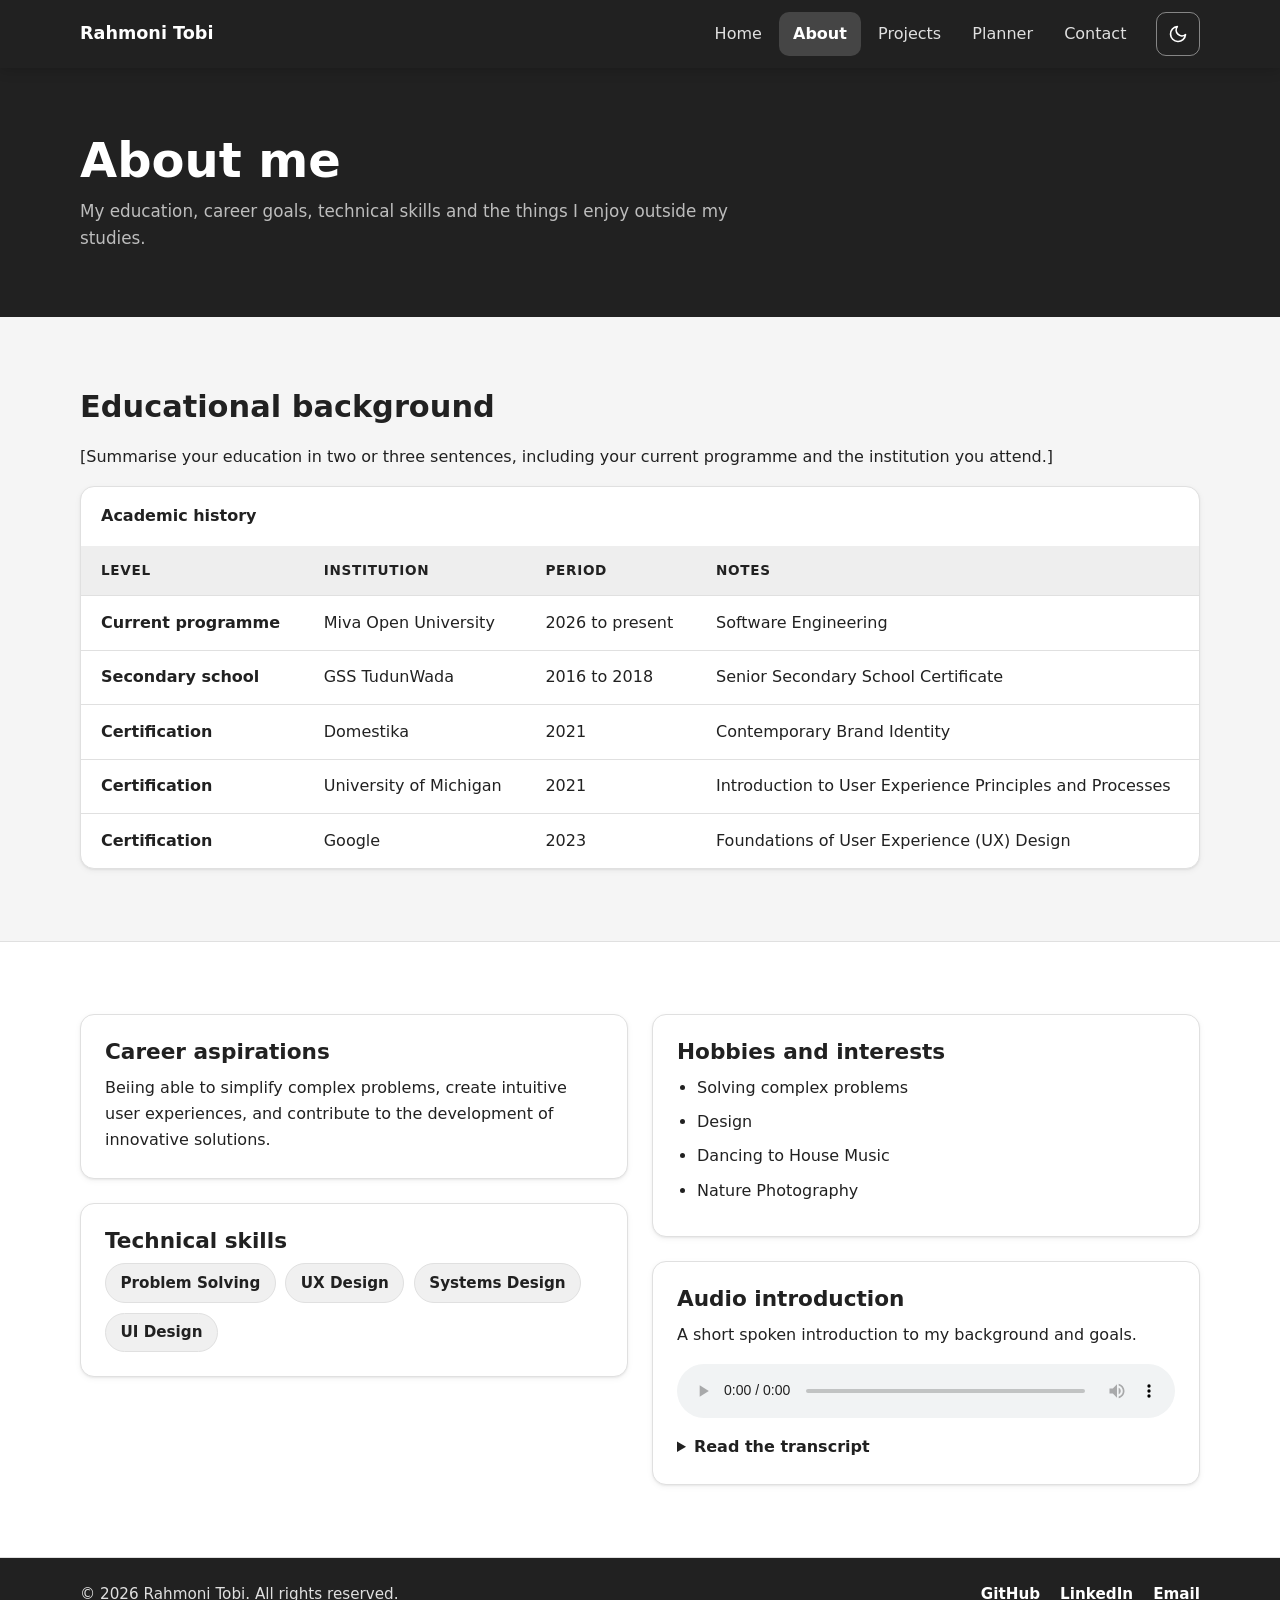
==== about.html @ 0730319a "Add initial project files including HTML structure, JavaScript functionality, and SVG assets for aca" ====
<!doctype html>
<html lang="en">
<head>
  <meta charset="utf-8">
  <meta name="viewport" content="width=device-width, initial-scale=1">
  <title>About | Rahmoni Tobi</title>
  <meta name="description" content="About Rahmoni Tobi: educational background, career aspirations, technical skills, hobbies and an audio introduction.">
  <link rel="icon" href="images/favicon.svg" type="image/svg+xml">
  <link rel="stylesheet" href="css/style.css">
  <script>document.documentElement.classList.add('js');try{var t=localStorage.getItem('theme');if(t!=='light'&&t!=='dark'){t=matchMedia('(prefers-color-scheme: dark)').matches?'dark':'light';}document.documentElement.setAttribute('data-theme',t);}catch(e){}</script>
</head>
<body>
  <a class="skip-link" href="#main">Skip to content</a>

  <header class="site-header">
    <div class="container header-inner">
      <a class="brand" href="index.html">Rahmoni Tobi</a>
      <button class="nav-toggle" type="button" aria-expanded="false" aria-controls="site-nav">
        <span class="nav-toggle-icon" aria-hidden="true"></span>
        <span class="nav-toggle-label">Menu</span>
      </button>
      <nav class="site-nav" id="site-nav" aria-label="Main navigation">
        <ul>
          <li><a href="index.html">Home</a></li>
          <li><a href="about.html" aria-current="page">About</a></li>
          <li><a href="projects.html">Projects</a></li>
          <li><a href="planner.html">Planner</a></li>
          <li><a href="contact.html">Contact</a></li>
        </ul>
      </nav>
      <button class="theme-toggle" type="button" aria-label="Switch to dark mode" data-theme-toggle>
        <svg class="icon-moon" viewBox="0 0 24 24" fill="none" stroke="currentColor" stroke-width="2" stroke-linecap="round" stroke-linejoin="round" aria-hidden="true"><path d="M21 12.8A9 9 0 1 1 11.2 3a7 7 0 0 0 9.8 9.8z"/></svg>
        <svg class="icon-sun" viewBox="0 0 24 24" fill="none" stroke="currentColor" stroke-width="2" stroke-linecap="round" stroke-linejoin="round" aria-hidden="true"><circle cx="12" cy="12" r="4"/><path d="M12 2v2M12 20v2M4.9 4.9l1.4 1.4M17.7 17.7l1.4 1.4M2 12h2M20 12h2M4.9 19.1l1.4-1.4M17.7 6.3l1.4-1.4"/></svg>
      </button>
    </div>
  </header>

  <main id="main">
    <section class="page-hero">
      <div class="container">
        <h1>About me</h1>
        <p>My education, career goals, technical skills and the things I enjoy outside my studies.</p>
      </div>
    </section>

    <section class="section" aria-labelledby="education-title">
      <div class="container reveal">
        <h2 id="education-title">Educational background</h2>
        <p>[Summarise your education in two or three sentences, including your current programme and the institution you attend.]</p>

        <div class="table-wrap">
          <table class="data-table">
            <caption>Academic history</caption>
            <thead>
              <tr>
                <th scope="col">Level</th>
                <th scope="col">Institution</th>
                <th scope="col">Period</th>
                <th scope="col">Notes</th>
              </tr>
            </thead>
            <tbody>
              <tr>
                <th scope="row">Current programme</th>
                <td>Miva Open University</td>
                <td>2026 to present</td>
                <td>Software Engineering</td>
              </tr>
              <tr>
                <th scope="row">Secondary school</th>
                <td>GSS TudunWada</td>
                <td>2016 to 2018</td>
                <td>Senior Secondary School Certificate</td>
              </tr>
              <tr>
                <th scope="row">Certification</th>
                <td>Domestika</td>
                <td>2021</td>
                <td>Contemporary Brand Identity</td>
              </tr>
               <tr>
                <th scope="row">Certification</th>
                <td>University of Michigan</td>
                <td>2021</td>
                <td>Introduction to User Experience Principles and Processes</td>
              </tr>
              <tr>
                <th scope="row">Certification</th>
                <td>Google</td>
                <td>2023</td>
                <td>Foundations of User Experience (UX) Design</td>
              </tr>
            </tbody>
          </table>
        </div>
      </div>
    </section>

    <section class="section section-alt" aria-labelledby="profile-title">
      <div class="container">
        <h2 id="profile-title" class="visually-hidden">Career, skills and interests</h2>
        <div class="split reveal">
          <div class="stack">
            <article class="card">
              <h2>Career aspirations</h2>
              <p>Beiing able to simplify complex problems, create intuitive user experiences, and contribute to the development of innovative solutions.</p>
            </article>

            <article class="card">
              <h2>Technical skills</h2>
              <ul class="chip-list" aria-label="Technical skills">

                <li class="chip">Problem Solving</li>
                <li class="chip">UX Design</li>
                <li class="chip">Systems Design</li>
                <li class="chip">UI Design</li>
              </ul>
            </article>
          </div>

          <div class="stack">
            <article class="card">
              <h2>Hobbies and interests</h2>
              <ul class="check-list">
                <li>Solving complex problems</li>
                <li>Design</li>
                <li>Dancing to House Music</li>
                <li>Nature Photography</li>                
              </ul>
            </article>

            <article class="card audio-card">
              <h2>Audio introduction</h2>
              <p>A short spoken introduction to my background and goals.</p>
              <audio controls preload="metadata">
                <source src="media/intro.m4a" type="audio/mp4">
                Your browser does not support the audio element.
                <a href="media/intro.m4a">Download the audio clip</a>.
              </audio>
              <details>
                <summary>Read the transcript</summary>
                <p>My name is Rahmoni Tobi.\n
                    I'm studying software engineering, at Miva Open University. I love to design. I love design. 
                    been a designer for like 10 years now. And um, I transition into say 2020, um, just before the corona. 
                    Oh, during the corona, and um, uh, for the future, I'm looking towards going into robotics. I love robotics.
                    Yeah, and also, I mean, robotics is part of warfare. Hopefully there will be no need for that, but I'd love to create tools for peace. Yeah, so that's mostly, yeah, that's sort of like summer.
                  </p>
              </details>
            </article>
          </div>
        </div>
      </div>
    </section>
  </main>

  <footer class="site-footer">
    <div class="container footer-inner">
      <p>&copy; <span data-year>2026</span> Rahmoni Tobi. All rights reserved.</p>
      <ul class="footer-links">
     <li><a href="https://github.com/Hugonybi">GitHub</a></li>
        <li><a href="https://www.linkedin.com/in/ramonytobi">LinkedIn</a></li>
        <li><a href="mailto:rahmonitobi@gmail.com">Email</a></li>
      </ul>
    </div>
  </footer>

  <script src="js/main.js"></script>
</body>
</html>
---- css/style.css ----
/* ==========================================================================
   Student portfolio: one external stylesheet shared by every page
   Sections: 1 tokens, 2 base, 3 header and nav, 4 hero, 5 buttons,
   6 cards and layout, 7 tables and lists, 8 projects, 9 planner,
   10 forms and contact, 11 footer, 12 motion
   ========================================================================== */

/* ---------- 1. Design tokens (the colour scheme) ---------- */
:root {
  --color-chrome: #212121;        /* header, footer, page banner (87% black) */
  --color-chrome-deep: #141414;
  --color-ink: #212121;           /* headings, links, primary buttons */
  --color-ink-strong: #000000;
  --color-on-ink: #ffffff;        /* text sitting on --color-ink */
  --color-bg: #f5f5f5;
  --color-surface: #ffffff;
  --color-subtle: #eeeeee;
  --color-hover: #fafafa;
  --color-soft: #f0f0f0;
  --color-soft-strong: #e0e0e0;
  --color-text: #212121;
  --color-text-soft: #474747;
  --color-muted: #5e5e5e;
  --color-border: #e0e0e0;
  --color-border-strong: #bdbdbd;
  --color-input-border: #8a8a8a;
  --color-danger: #b91c1c;
  --color-danger-border: #e4b4b4;
  --color-success-bg: #e8f6ec;
  --color-success-border: #a7d7b4;
  --color-success-text: #14532d;
  --shadow-sm: 0 1px 2px rgba(0, 0, 0, 0.06), 0 2px 6px rgba(0, 0, 0, 0.05);
  --shadow-md: 0 12px 28px rgba(0, 0, 0, 0.14);
  color-scheme: light;

  --radius: 14px;
  --radius-sm: 10px;
  --container: 1120px;
  --transition: 200ms ease;
  --font-body: system-ui, -apple-system, "Segoe UI", Roboto, "Helvetica Neue", Arial, sans-serif;
}

/* Dark theme: follows the system setting unless the visitor picks one with the toggle */
@media (prefers-color-scheme: dark) {
  :root:not([data-theme="light"]) {
    --color-chrome: #1c1c1c;
    --color-chrome-deep: #0d0d0d;
    --color-ink: #ededed;
    --color-ink-strong: #ffffff;
    --color-on-ink: #121212;
    --color-bg: #121212;
    --color-surface: #1e1e1e;
    --color-subtle: #262626;
    --color-hover: #242424;
    --color-soft: #2a2a2a;
    --color-soft-strong: #363636;
    --color-text: #e0e0e0;
    --color-text-soft: #bdbdbd;
    --color-muted: #a3a3a3;
    --color-border: #333333;
    --color-border-strong: #4d4d4d;
    --color-input-border: #6b6b6b;
    --color-danger: #f87171;
    --color-danger-border: #7f1d1d;
    --color-success-bg: #10291a;
    --color-success-border: #1f5a33;
    --color-success-text: #86efac;
    --shadow-sm: 0 1px 2px rgba(0, 0, 0, 0.4), 0 2px 6px rgba(0, 0, 0, 0.3);
    --shadow-md: 0 12px 28px rgba(0, 0, 0, 0.55);
    color-scheme: dark;
  }
}

:root[data-theme="dark"] {
  --color-chrome: #1c1c1c;
  --color-chrome-deep: #0d0d0d;
  --color-ink: #ededed;
  --color-ink-strong: #ffffff;
  --color-on-ink: #121212;
  --color-bg: #121212;
  --color-surface: #1e1e1e;
  --color-subtle: #262626;
  --color-hover: #242424;
  --color-soft: #2a2a2a;
  --color-soft-strong: #363636;
  --color-text: #e0e0e0;
  --color-text-soft: #bdbdbd;
  --color-muted: #a3a3a3;
  --color-border: #333333;
  --color-border-strong: #4d4d4d;
  --color-input-border: #6b6b6b;
  --color-danger: #f87171;
  --color-danger-border: #7f1d1d;
  --color-success-bg: #10291a;
  --color-success-border: #1f5a33;
  --color-success-text: #86efac;
  --shadow-sm: 0 1px 2px rgba(0, 0, 0, 0.4), 0 2px 6px rgba(0, 0, 0, 0.3);
  --shadow-md: 0 12px 28px rgba(0, 0, 0, 0.55);
  color-scheme: dark;
}

/* ---------- 2. Base ---------- */
*,
*::before,
*::after {
  box-sizing: border-box;
}

html {
  -webkit-text-size-adjust: 100%;
  scroll-behavior: smooth;
}

body {
  display: flex;
  flex-direction: column;
  min-height: 100vh;
  margin: 0;
  font-family: var(--font-body);
  font-size: 1rem;
  line-height: 1.65;
  color: var(--color-text);
  background: var(--color-bg);
}

main {
  flex: 1;
}

img,
svg,
audio,
video {
  display: block;
  max-width: 100%;
}

img {
  height: auto;
}

a {
  color: var(--color-ink);
  text-underline-offset: 3px;
}

a:hover {
  color: var(--color-ink-strong);
}

h1,
h2,
h3 {
  margin: 0 0 0.6em;
  line-height: 1.2;
  color: var(--color-ink);
}

h1 {
  font-size: clamp(2rem, 4.5vw, 3rem);
}

h2 {
  font-size: clamp(1.4rem, 3vw, 1.9rem);
}

h3 {
  font-size: 1.2rem;
}

p {
  margin: 0 0 1rem;
}

:focus-visible {
  outline: 3px solid var(--color-ink);
  outline-offset: 3px;
  border-radius: 4px;
}

[hidden] {
  display: none !important;
}

.visually-hidden {
  position: absolute !important;
  width: 1px;
  height: 1px;
  margin: -1px;
  padding: 0;
  overflow: hidden;
  clip: rect(0 0 0 0);
  white-space: nowrap;
  border: 0;
}

.container {
  width: min(100% - 2rem, var(--container));
  margin-inline: auto;
}

.skip-link {
  position: absolute;
  top: -100px;
  left: 1rem;
  z-index: 100;
  padding: 0.6rem 1rem;
  border-radius: var(--radius-sm);
  background: var(--color-ink);
  color: var(--color-on-ink);
  font-weight: 600;
  text-decoration: none;
  transition: top var(--transition);
}

.skip-link:focus {
  top: 1rem;
}

/* ---------- 3. Header and navigation ---------- */
.site-header {
  position: sticky;
  top: 0;
  z-index: 50;
  color: #fff;
  background: var(--color-chrome);
  box-shadow: 0 2px 12px rgba(0, 0, 0, 0.18);
}

.site-header :focus-visible {
  outline-color: #ffffff;
}

.header-inner {
  display: flex;
  align-items: center;
  justify-content: space-between;
  gap: 1rem;
  min-height: 4.25rem;
}

.brand {
  margin-right: auto;
  font-size: 1.1rem;
  font-weight: 700;
  color: #fff;
  text-decoration: none;
}

.brand:hover {
  color: #e0e0e0;
}

.site-nav ul {
  display: flex;
  flex-wrap: wrap;
  align-items: center;
  gap: 0.25rem;
  margin: 0;
  padding: 0;
  list-style: none;
}

.site-nav a {
  display: inline-flex;
  align-items: center;
  min-height: 44px;
  padding: 0.5rem 0.85rem;
  border-radius: var(--radius-sm);
  font-weight: 500;
  color: #e0e0e0;
  text-decoration: none;
  transition: background var(--transition), color var(--transition);
}

.site-nav a:hover {
  color: #fff;
  background: rgba(255, 255, 255, 0.1);
}

.site-nav a[aria-current="page"] {
  color: #fff;
  font-weight: 700;
  background: rgba(255, 255, 255, 0.16);
}

.nav-toggle {
  display: none;
  align-items: center;
  gap: 0.6rem;
  min-height: 44px;
  padding: 0.5rem 0.9rem;
  border: 1px solid rgba(255, 255, 255, 0.45);
  border-radius: var(--radius-sm);
  background: transparent;
  color: #fff;
  font: inherit;
  font-weight: 600;
  cursor: pointer;
}

.nav-toggle-icon {
  position: relative;
  display: block;
  width: 18px;
  height: 2px;
  border-radius: 2px;
  background: currentColor;
  transition: background var(--transition);
}

.nav-toggle-icon::before,
.nav-toggle-icon::after {
  content: "";
  position: absolute;
  left: 0;
  width: 100%;
  height: 2px;
  border-radius: 2px;
  background: currentColor;
  transition: transform var(--transition), top var(--transition);
}

.nav-toggle-icon::before {
  top: -6px;
}

.nav-toggle-icon::after {
  top: 6px;
}

.nav-toggle[aria-expanded="true"] .nav-toggle-icon {
  background: transparent;
}

.nav-toggle[aria-expanded="true"] .nav-toggle-icon::before {
  top: 0;
  transform: rotate(45deg);
}

.nav-toggle[aria-expanded="true"] .nav-toggle-icon::after {
  top: 0;
  transform: rotate(-45deg);
}

.theme-toggle {
  display: none;
  align-items: center;
  justify-content: center;
  flex-shrink: 0;
  width: 44px;
  height: 44px;
  padding: 0;
  border: 1px solid rgba(255, 255, 255, 0.45);
  border-radius: var(--radius-sm);
  background: transparent;
  color: #fff;
  cursor: pointer;
  transition: background var(--transition);
}

.js .theme-toggle {
  display: inline-flex;
}

/* Without JavaScript the toggle can't work, so its list item is hidden too */
.theme-toggle-item {
  display: none;
  margin-left: 0.5rem;
}

.js .theme-toggle-item {
  display: block;
}

.theme-toggle:hover {
  background: rgba(255, 255, 255, 0.1);
}

.theme-toggle svg {
  width: 20px;
  height: 20px;
}

.theme-toggle .icon-sun {
  display: none;
}

:root[data-theme="dark"] .theme-toggle .icon-sun {
  display: block;
}

:root[data-theme="dark"] .theme-toggle .icon-moon {
  display: none;
}

/* Smooth colour change when switching themes */
body,
.site-header,
.site-footer {
  transition: background-color var(--transition), color var(--transition), border-color var(--transition);
}

/* Small screens: without JavaScript the links wrap under the brand;
   with JavaScript they collapse behind the Menu button. */
@media (max-width: 639.98px) {
  .header-inner {
    flex-wrap: wrap;
    padding-block: 0.5rem;
  }

  .site-nav {
    flex-basis: 100%;
    width: 100%;
  }

  .site-nav ul {
    justify-content: center;
    padding-bottom: 0.5rem;
  }

  .js .header-inner {
    flex-wrap: nowrap;
    padding-block: 0;
  }

  .js .nav-toggle {
    display: inline-flex;
  }

  .js .site-nav {
    position: absolute;
    top: 100%;
    left: 0;
    right: 0;
    display: none;
    width: auto;
    flex-basis: auto;
    background: var(--color-chrome-deep);
    box-shadow: var(--shadow-md);
  }

  .js .site-nav.is-open {
    display: block;
  }

  .js .site-nav ul {
    flex-direction: column;
    flex-wrap: nowrap;
    gap: 0.25rem;
    padding: 0.75rem 1rem 1rem;
  }

  .js .site-nav a {
    width: 100%;
  }

  .js .site-nav ul {
    align-items: stretch;
  }

  .theme-toggle-item {
    margin: 0.25rem 0 0;
  }
}

/* ---------- 4. Hero and page headers ---------- */
.hero {
  position: relative;
  overflow: hidden;
  padding: clamp(3rem, 8vw, 5.5rem) 0;
  color: var(--color-text);
  background: var(--color-bg);
}

.hero h1 {
  /* margin-bottom: 0.4em; */
  color: var(--color-ink-strong);
}

.hero-grid {
  display: grid;
  gap: 2.5rem;
  align-items: center;
}

@media (min-width: 960px) {
  .hero-grid {
    grid-template-columns: 1.2fr 1fr;
  }
}

.eyebrow {
  margin: 0 0 0.6rem;
  font-size: 0.8rem;
  font-weight: 700;
  letter-spacing: 0.14em;
  text-transform: uppercase;
  color: var(--color-muted);
  display: flex;
  flex-direction: column;
  column-gap: 1.25rem;
}

.hero-title-wrapper {
  display: flex;
  flex-direction: column;
  column-gap: 7.5rem;
  margin-bottom: 2.5rem;
}

.hero-title {
  margin: 0;
  font-size: clamp(3rem, 6vw, 3.5rem);
  line-height: 1.1;
  color: var(--color-ink-strong);
  margin-bottom: 4px;
  font-weight: 400;
}

.hero-role {
  margin-bottom: 1rem;
  font-size: clamp(0.75rem, 3vw, 1rem);
  color: var(--color-text-soft);
  opacity: 0.5;
}

.hero-text {
  max-width: 58ch;
  color: var(--color-text-soft);
}

.hero-actions {
  display: flex;
  flex-wrap: wrap;
  gap: 0.75rem;
  margin-top: 1.5rem;
}

.profile-photo {
  width: min(18rem, 72vw);
  margin: 0 auto;
  padding: 0.5rem;
  border-radius: 50%;
  background: var(--color-surface);
  box-shadow: var(--shadow-md);
  animation: float 6s ease-in-out infinite;
}

.profile-photo img {
  width: 100%;
  aspect-ratio: 1 / 1;
  border-radius: 50%;
  object-fit: cover;
}

.page-hero {
  padding: clamp(2.5rem, 6vw, 4rem) 0;
  color: #fff;
  background: var(--color-chrome);
}

.page-hero h1 {
  margin-bottom: 0.5rem;
  color: #fff;
}

.page-hero p {
  max-width: 62ch;
  margin: 0;
  font-size: 1.05rem;
  color: #bdbdbd;
}

/* ---------- 5. Buttons ---------- */
.btn {
  display: inline-flex;
  align-items: center;
  justify-content: center;
  gap: 0.5rem;
  min-height: 44px;
  padding: 0.65rem 1.25rem;
  border: 2px solid transparent;
  border-radius: var(--radius-sm);
  font: inherit;
  font-weight: 600;
  line-height: 1.2;
  text-decoration: none;
  cursor: pointer;
  transition: transform var(--transition), background var(--transition), color var(--transition), border-color var(--transition), box-shadow var(--transition);
}

.btn:hover {
  transform: translateY(-2px);
}

.btn:active {
  transform: translateY(0);
}

.btn:disabled {
  opacity: 0.5;
  cursor: not-allowed;
  transform: none;
}

.btn-primary {
  background: var(--color-ink);
  color: var(--color-on-ink);
}

.btn-primary:hover {
  background: var(--color-ink-strong);
  color: var(--color-on-ink);
}

.btn-outline {
  background: transparent;
  border-color: var(--color-ink);
  color: var(--color-ink);
}

.btn-outline:hover {
  background: var(--color-ink);
  color: var(--color-on-ink);
}

.btn-secondary {
  background: var(--color-surface);
  border-color: var(--color-ink);
  color: var(--color-ink);
}

.btn-secondary:hover {
  background: var(--color-ink);
  color: var(--color-on-ink);
}

/* ---------- 6. Sections, cards and layout ---------- */
.section {
  padding: clamp(2.5rem, 6vw, 4.5rem) 0;
}

.section-alt {
  background: var(--color-surface);
  border-block: 1px solid var(--color-border);
}

.section-intro {
  max-width: 62ch;
  margin-bottom: 2rem;
  color: var(--color-muted);
}

.bio-text {
  max-width: 65ch;
  font-size: 1.1rem;
}

.card {
  padding: 1.5rem;
  border: 1px solid var(--color-border);
  border-radius: var(--radius);
  background: var(--color-surface);
  box-shadow: var(--shadow-sm);
  transition: transform var(--transition), box-shadow var(--transition);
}

.card:hover {
  transform: translateY(-4px);
  box-shadow: var(--shadow-md);
}

.card h2 {
  font-size: 1.35rem;
  margin-bottom: 0.6rem;
}

.card h3 {
  margin-bottom: 0.5rem;
}

.card p:last-child {
  margin-bottom: 0;
}

.card-grid {
  display: grid;
  gap: 1.25rem;
  grid-template-columns: repeat(auto-fit, minmax(min(100%, 260px), 1fr));
}

.split {
  display: grid;
  gap: 1.5rem;
}

.stack {
  display: grid;
  gap: 1.5rem;
  align-content: start;
}

@media (min-width: 960px) {
  .split {
    grid-template-columns: 1fr 1fr;
    align-items: start;
  }
}

.text-link {
  display: inline-block;
  font-weight: 700;
  text-decoration: none;
  background-image: linear-gradient(currentColor, currentColor);
  background-position: 0 100%;
  background-repeat: no-repeat;
  background-size: 0 2px;
  transition: background-size 300ms ease;
}

.text-link:hover {
  background-size: 100% 2px;
}

/* ---------- 7. Tables, lists and tags ---------- */
.table-wrap {
  overflow-x: auto;
  border: 1px solid var(--color-border);
  border-radius: var(--radius);
  background: var(--color-surface);
  box-shadow: var(--shadow-sm);
}

.data-table {
  width: 100%;
  min-width: 34rem;
  border-collapse: collapse;
}

.data-table caption {
  padding: 1rem 1.25rem;
  text-align: left;
  font-weight: 700;
  color: var(--color-ink);
}

.data-table th,
.data-table td {
  padding: 0.85rem 1.25rem;
  text-align: left;
  vertical-align: top;
  border-top: 1px solid var(--color-border);
}

.data-table thead th {
  border-top: 0;
  background: var(--color-subtle);
  font-size: 0.85rem;
  letter-spacing: 0.05em;
  text-transform: uppercase;
  color: var(--color-ink);
}

.data-table tbody tr:hover {
  background: var(--color-hover);
}

.check-list {
  margin: 0;
  padding-left: 1.25rem;
}

.check-list li {
  margin-bottom: 0.5rem;
}

.chip-list {
  display: flex;
  flex-wrap: wrap;
  gap: 0.6rem;
  margin: 0;
  padding: 0;
  list-style: none;
}

.chip {
  display: inline-block;
  padding: 0.4rem 0.9rem;
  border: 1px solid var(--color-border);
  border-radius: 999px;
  background: var(--color-soft);
  font-size: 0.95rem;
  font-weight: 600;
  color: var(--color-text);
  transition: transform var(--transition), background var(--transition);
}

.chip:hover {
  transform: translateY(-2px);
  background: var(--color-soft-strong);
}

.audio-card audio {
  width: 100%;
  margin: 0.75rem 0 1rem;
}

details {
  margin-top: 0.5rem;
}

summary {
  cursor: pointer;
  font-weight: 700;
  color: var(--color-ink);
}

details p {
  margin: 0.6rem 0 0;
  color: var(--color-muted);
}

/* ---------- 8. Projects page ---------- */
.filter-bar {
  display: flex;
  flex-wrap: wrap;
  gap: 0.6rem;
  margin-bottom: 1.25rem;
}

.filter-btn {
  min-height: 44px;
  padding: 0.5rem 1.1rem;
  border: 1.5px solid var(--color-ink);
  border-radius: 999px;
  background: var(--color-surface);
  color: var(--color-ink);
  font: inherit;
  font-weight: 600;
  cursor: pointer;
  transition: background var(--transition), color var(--transition), transform var(--transition);
}

.filter-btn:hover {
  transform: translateY(-2px);
}

.filter-btn[aria-pressed="true"] {
  background: var(--color-ink);
  color: var(--color-on-ink);
}

.filter-status {
  margin-bottom: 1.5rem;
  font-size: 0.95rem;
  color: var(--color-muted);
}

.project-card {
  display: flex;
  flex-direction: column;
  padding: 0;
  overflow: hidden;
}

.project-media {
  margin: 0;
  border-bottom: 1px solid var(--color-border);
  background: var(--color-bg);
}

.project-media img {
  width: 100%;
  aspect-ratio: 16 / 10;
  object-fit: cover;
  transition: transform 400ms ease;
}

.project-media figcaption {
  padding: 0.5rem 1rem;
  font-size: 0.85rem;
  color: var(--color-muted);
}

.project-card:hover .project-media img {
  transform: scale(1.03);
}

.project-body {
  display: flex;
  flex: 1;
  flex-direction: column;
  padding: 1.25rem 1.5rem 1.5rem;
}

.project-body .chip-list {
  margin-bottom: 1rem;
}

.project-links {
  display: flex;
  flex-wrap: wrap;
  gap: 0.75rem 1.25rem;
  margin-top: auto;
}

/* ---------- 9. Academic planner ---------- */
.planner-layout {
  display: grid;
  gap: 2rem;
}

@media (min-width: 960px) {
  .planner-layout {
    grid-template-columns: 2fr 1fr;
    align-items: start;
  }
}

.task-form {
  display: grid;
  gap: 0.9rem;
  margin-bottom: 1.25rem;
}

@media (min-width: 640px) {
  .task-form {
    grid-template-columns: minmax(0, 1fr) 11rem auto;
    align-items: end;
  }

  .task-form .field-error {
    grid-column: 1 / -1;
  }
}

.form-field {
  display: grid;
  gap: 0.35rem;
  min-width: 0;
}

label {
  font-weight: 600;
  color: var(--color-ink);
}

.optional {
  font-weight: 400;
  color: var(--color-muted);
}

.summary {
  display: flex;
  flex-wrap: wrap;
  align-items: center;
  justify-content: space-between;
  gap: 0.75rem 1.5rem;
  margin-bottom: 1rem;
  padding: 1rem 1.25rem;
  border-radius: var(--radius-sm);
  background: var(--color-subtle);
}

.summary-text {
  margin: 0;
  font-weight: 700;
  color: var(--color-ink);
}

.progress {
  flex-basis: 100%;
  height: 10px;
  overflow: hidden;
  border-radius: 999px;
  background: var(--color-soft-strong);
}

.progress-bar {
  width: 0;
  height: 100%;
  border-radius: 999px;
  background: var(--color-ink);
  transition: width 400ms ease;
}

.toolbar {
  display: flex;
  flex-wrap: wrap;
  align-items: center;
  justify-content: space-between;
  gap: 0.75rem;
  margin-bottom: 1rem;
}

.toolbar .filter-bar {
  margin-bottom: 0;
}

.task-list {
  display: grid;
  gap: 0.6rem;
  margin: 0;
  padding: 0;
  list-style: none;
}

.task-list:focus {
  outline-offset: 6px;
}

.task {
  display: grid;
  grid-template-columns: auto minmax(0, 1fr) auto;
  align-items: center;
  gap: 0.85rem;
  padding: 0.85rem 1rem;
  border: 1px solid var(--color-border);
  border-radius: var(--radius-sm);
  background: var(--color-surface);
  transition: background var(--transition), border-color var(--transition);
}

.task:hover {
  border-color: var(--color-border-strong);
}

.task.is-done {
  background: var(--color-hover);
}

.task.is-new {
  animation: fade-up 350ms ease both;
}

.task-check {
  width: 1.25rem;
  height: 1.25rem;
  margin: 0;
  accent-color: var(--color-ink);
  cursor: pointer;
}

.task-body {
  display: grid;
  gap: 0.2rem;
  min-width: 0;
}

.task-text {
  font-weight: 600;
  color: var(--color-ink);
  overflow-wrap: anywhere;
  cursor: pointer;
}

.task.is-done .task-text {
  color: var(--color-muted);
  text-decoration: line-through;
}

.task-due {
  font-size: 0.875rem;
  color: var(--color-muted);
}

.task-due.is-overdue {
  font-weight: 700;
  color: var(--color-danger);
}

.task-delete {
  min-height: 44px;
  padding: 0.4rem 0.8rem;
  border: 1.5px solid var(--color-danger-border);
  border-radius: var(--radius-sm);
  background: var(--color-surface);
  font: inherit;
  font-weight: 600;
  color: var(--color-danger);
  cursor: pointer;
  transition: background var(--transition), color var(--transition);
}

.task-delete:hover {
  background: var(--color-danger);
  color: var(--color-surface);
}

.empty-state {
  margin: 0;
  padding: 2rem 1rem;
  border: 2px dashed var(--color-border);
  border-radius: var(--radius);
  text-align: center;
  color: var(--color-muted);
}

/* ---------- 10. Forms and contact ---------- */
.contact-layout {
  display: grid;
  gap: 2rem;
}

@media (min-width: 960px) {
  .contact-layout {
    grid-template-columns: 1.4fr 1fr;
    align-items: start;
  }
}

.form-card {
  display: grid;
  gap: 1.1rem;
}

input,
textarea {
  width: 100%;
  min-height: 44px;
  padding: 0.7rem 0.85rem;
  border: 1.5px solid var(--color-input-border);
  border-radius: var(--radius-sm);
  background: var(--color-surface);
  font: inherit;
  color: var(--color-text);
  transition: border-color var(--transition), box-shadow var(--transition);
}

textarea {
  min-height: 9rem;
  resize: vertical;
}

input:focus,
textarea:focus {
  outline: none;
  border-color: var(--color-ink);
  box-shadow: 0 0 0 3px color-mix(in srgb, var(--color-ink) 25%, transparent);
}

input[aria-invalid="true"],
textarea[aria-invalid="true"] {
  border-color: var(--color-danger);
  box-shadow: 0 0 0 3px rgba(185, 28, 28, 0.15);
}

.field-hint {
  margin: 0;
  font-size: 0.9rem;
  color: var(--color-muted);
}

.field-error {
  margin: 0;
  font-size: 0.92rem;
  font-weight: 600;
  color: var(--color-danger);
}

.form-status {
  margin: 0;
  padding: 1rem 1.25rem;
  border-radius: var(--radius-sm);
  font-weight: 600;
}

.form-status.is-success {
  border: 1px solid var(--color-success-border);
  background: var(--color-success-bg);
  color: var(--color-success-text);
}

.details-list {
  display: grid;
  gap: 1.1rem;
  margin: 0;
  padding: 0;
}

.details-list dt {
  font-size: 0.85rem;
  letter-spacing: 0.05em;
  text-transform: uppercase;
  color: var(--color-muted);
}

.details-list dd {
  margin: 0.15rem 0 0;
  font-weight: 600;
  color: var(--color-ink);
  overflow-wrap: anywhere;
}

/* ---------- 11. Footer ---------- */
.site-footer {
  padding: 1.5rem 0;
  font-size: 0.95rem;
  color: #e0e0e0;
  background: var(--color-chrome);
}

.site-footer p {
  margin: 0;
}

.footer-inner {
  display: flex;
  flex-wrap: wrap;
  align-items: center;
  justify-content: space-between;
  gap: 0.75rem 1.5rem;
}

.footer-links {
  display: flex;
  flex-wrap: wrap;
  gap: 0.5rem 1.25rem;
  margin: 0;
  padding: 0;
  list-style: none;
}

.site-footer a {
  font-weight: 600;
  color: #fff;
}

.site-footer a:hover {
  color: #e0e0e0;
}

/* ---------- 12. Motion ---------- */
@keyframes fade-up {
  from {
    opacity: 0;
    transform: translateY(16px);
  }

  to {
    opacity: 1;
    transform: none;
  }
}

@keyframes float {
  0%,
  100% {
    transform: translateY(0);
  }

  50% {
    transform: translateY(-10px);
  }
}

.hero-copy > * {
  animation: fade-up 700ms ease both;
}

.hero-copy > :nth-child(2) {
  animation-delay: 80ms;
}

.hero-copy > :nth-child(3) {
  animation-delay: 160ms;
}

.hero-copy > :nth-child(4) {
  animation-delay: 240ms;
}

.hero-copy > :nth-child(5) {
  animation-delay: 320ms;
}

/* Hidden only when JavaScript is running, so content is visible without it */
.js .reveal {
  opacity: 0;
  transform: translateY(24px);
  transition: opacity 650ms ease, transform 650ms ease;
}

.js .reveal.is-visible {
  opacity: 1;
  transform: none;
}

@media (max-width: 639.98px) {
  .hero-actions .btn {
    width: 100%;
  }

  .footer-inner {
    justify-content: center;
    text-align: center;
  }

  .footer-links {
    justify-content: center;
  }
}

@media (prefers-reduced-motion: reduce) {
  html {
    scroll-behavior: auto;
  }

  *,
  *::before,
  *::after {
    animation-duration: 0.01ms !important;
    animation-iteration-count: 1 !important;
    transition-duration: 0.01ms !important;
  }

  .js .reveal {
    opacity: 1;
    transform: none;
  }
}
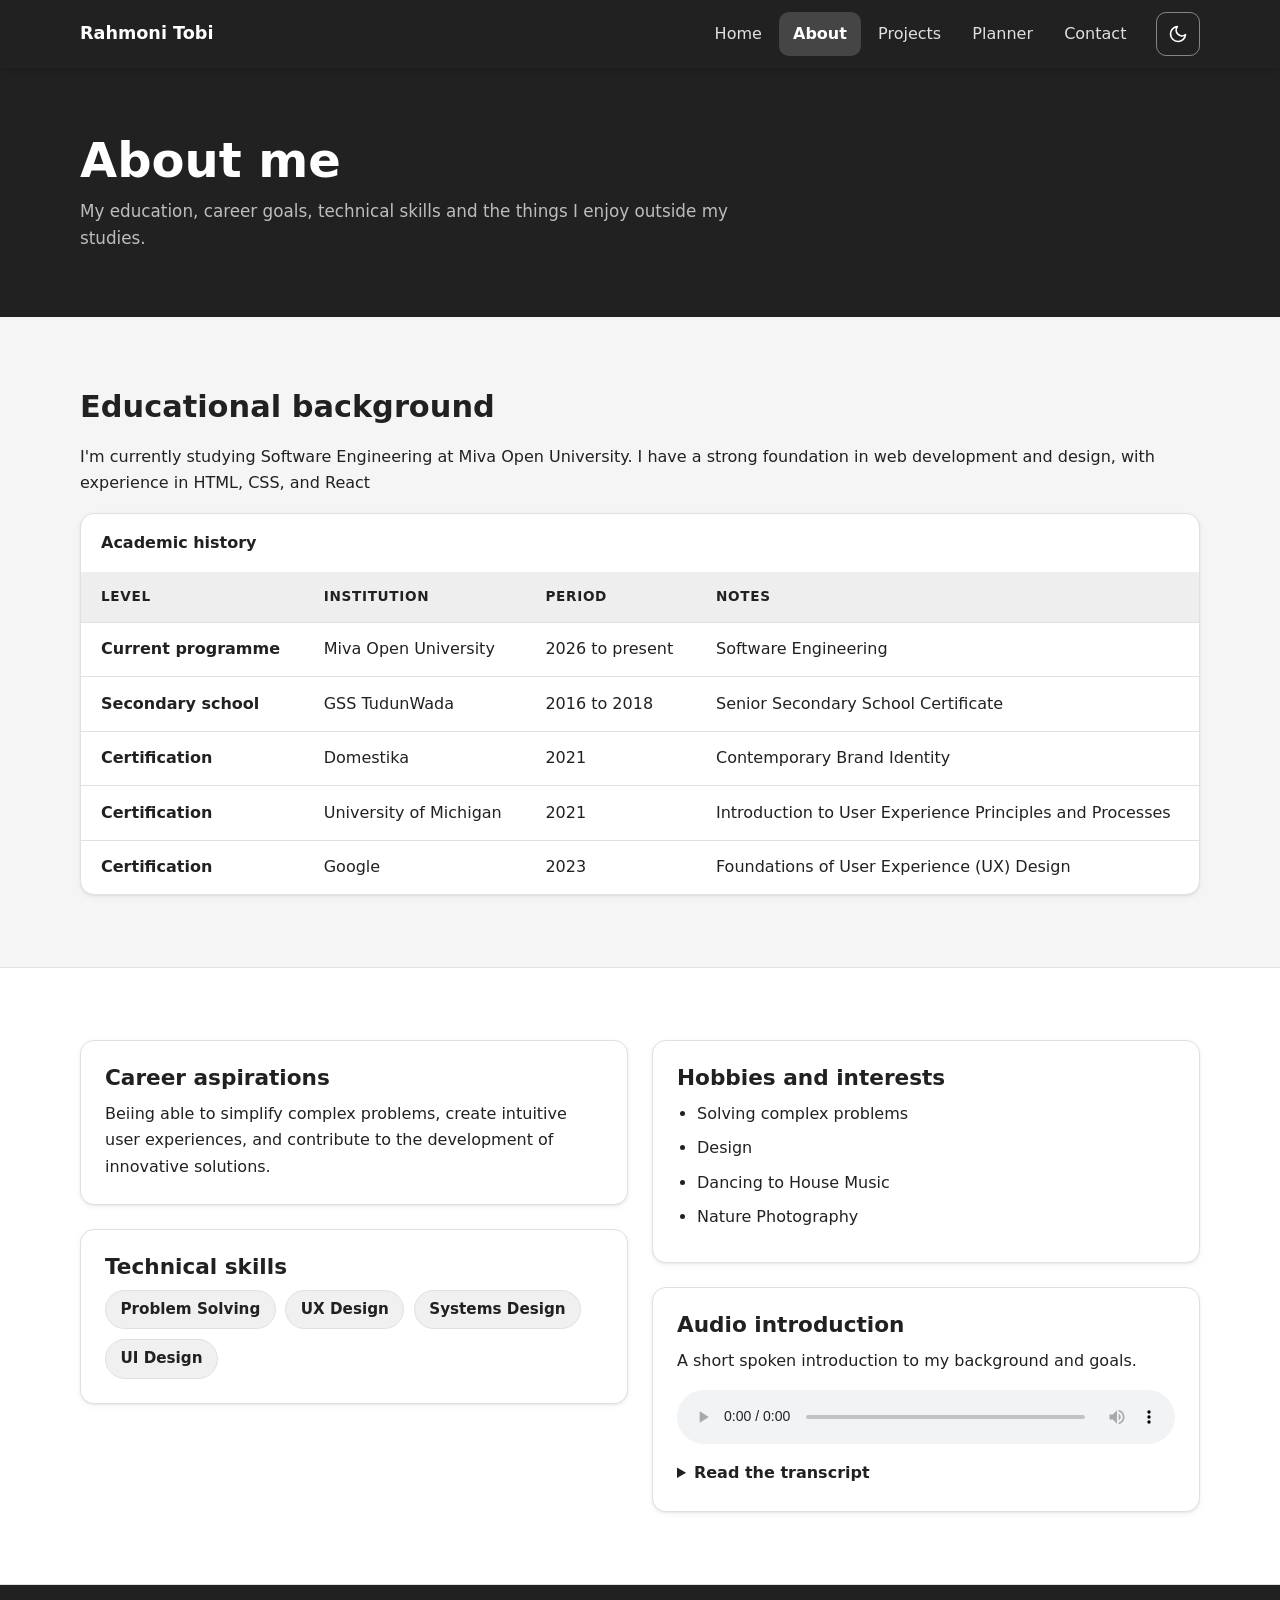
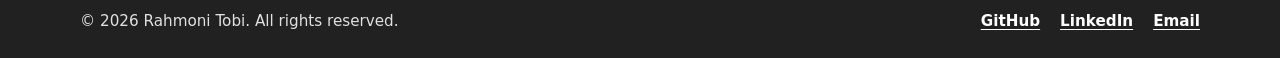
==== commit f11a1302: "Update educational background in about.html and refactor planner.js to remove unused functions and s" ====
--- a/about.html
+++ b/about.html
@@ -46,7 +46,7 @@
     <section class="section" aria-labelledby="education-title">
       <div class="container reveal">
         <h2 id="education-title">Educational background</h2>
-        <p>[Summarise your education in two or three sentences, including your current programme and the institution you attend.]</p>
+        <p>I'm currently studying Software Engineering at Miva Open University. I have a strong foundation in web development and design, with experience in HTML, CSS, and React</p>
 
         <div class="table-wrap">
           <table class="data-table">
